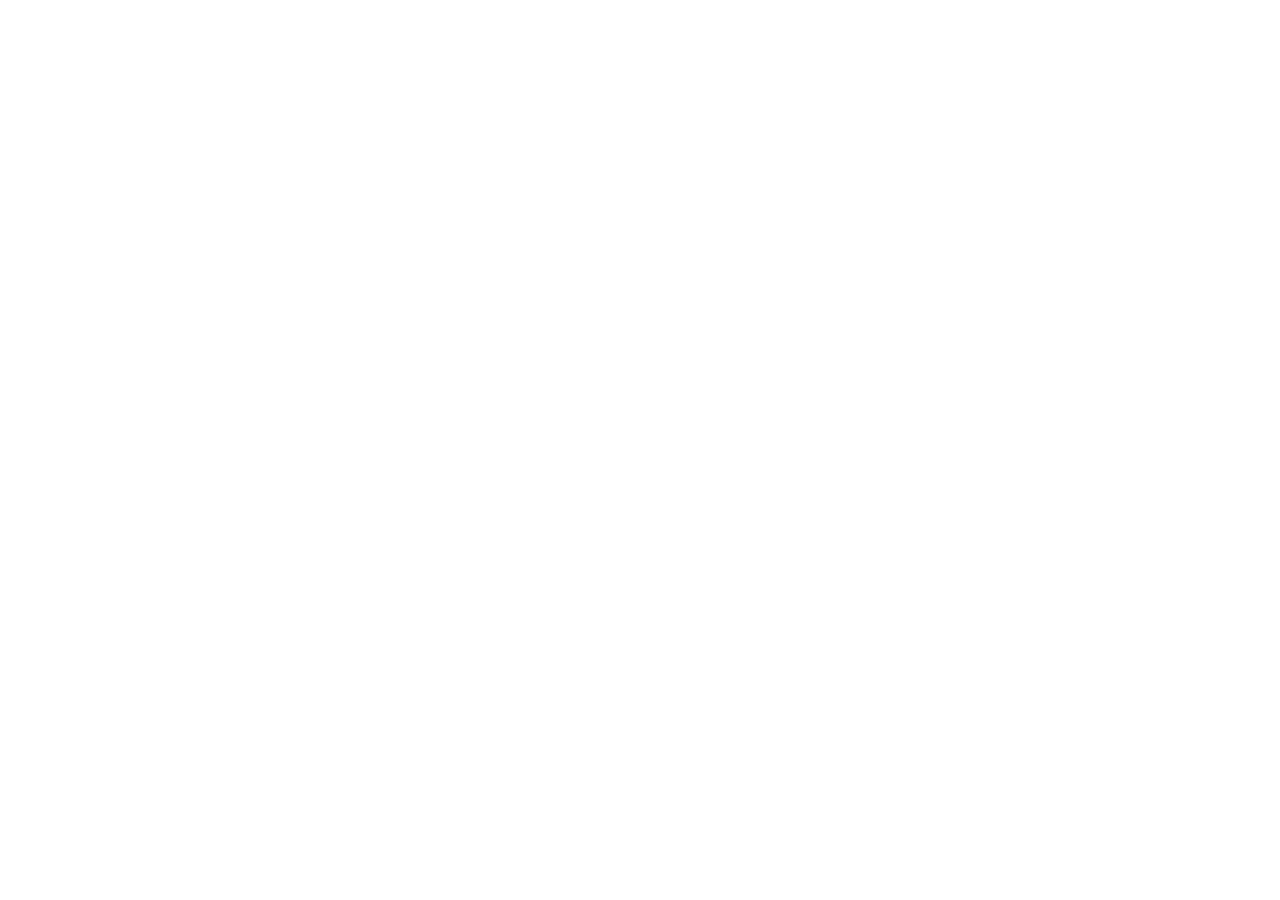
==== docs/index.html @ a2b1eedc "第一次更新" ====
<!DOCTYPE html>
<html lang="en">
<head>
  <meta charset="UTF-8">
  <title>Document</title>
  <meta http-equiv="X-UA-Compatible" content="IE=edge,chrome=1" />
  <meta name="description" content="Description">
  <meta name="viewport" content="width=device-width, initial-scale=1.0, minimum-scale=1.0">
  <link rel="stylesheet" href="//cdn.jsdelivr.net/npm/docsify@4/lib/themes/vue.css">
</head>
<body>
  <div id="app"></div>
  <script>
    window.$docsify = {
      name: '',
      repo: ''
    }
  </script>
  <!-- Docsify v4 -->
  <script src="//cdn.jsdelivr.net/npm/docsify@4"></script>
</body>
</html>
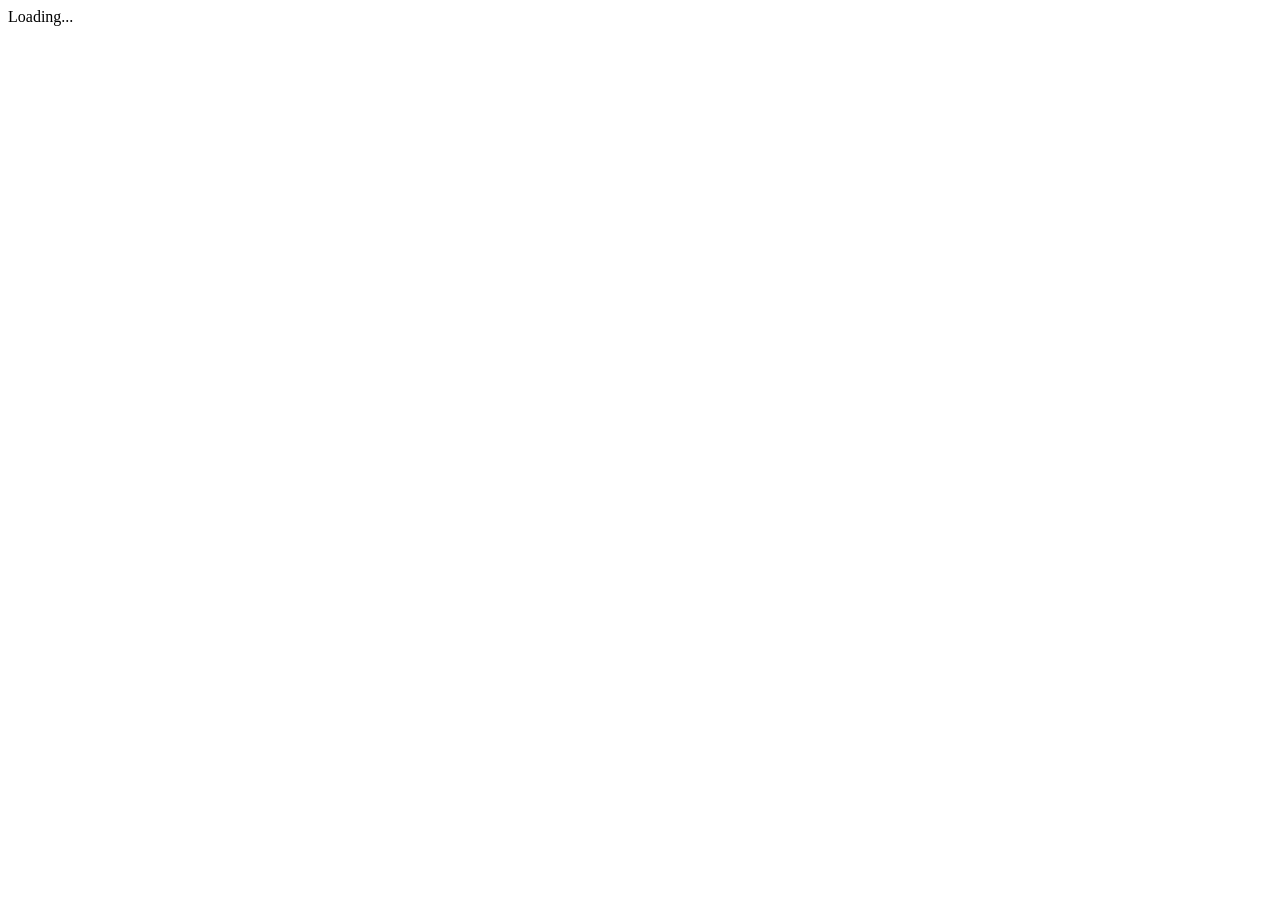
==== commit e47cc939: "update 12.14" ====
--- a/docs/index.html
+++ b/docs/index.html
@@ -9,11 +9,11 @@
   <link rel="stylesheet" href="//cdn.jsdelivr.net/npm/docsify@4/lib/themes/vue.css">
 </head>
 <body>
-  <div id="app"></div>
+  <div id="app">Loading...</div>
   <script>
     window.$docsify = {
-      name: '',
-      repo: ''
+      homepage:
+	'https://raw.githubusercontent.com/xingguangcuican6666/xingguangcuican6666.github.com/main/docs/README.md',
     }
   </script>
   <!-- Docsify v4 -->
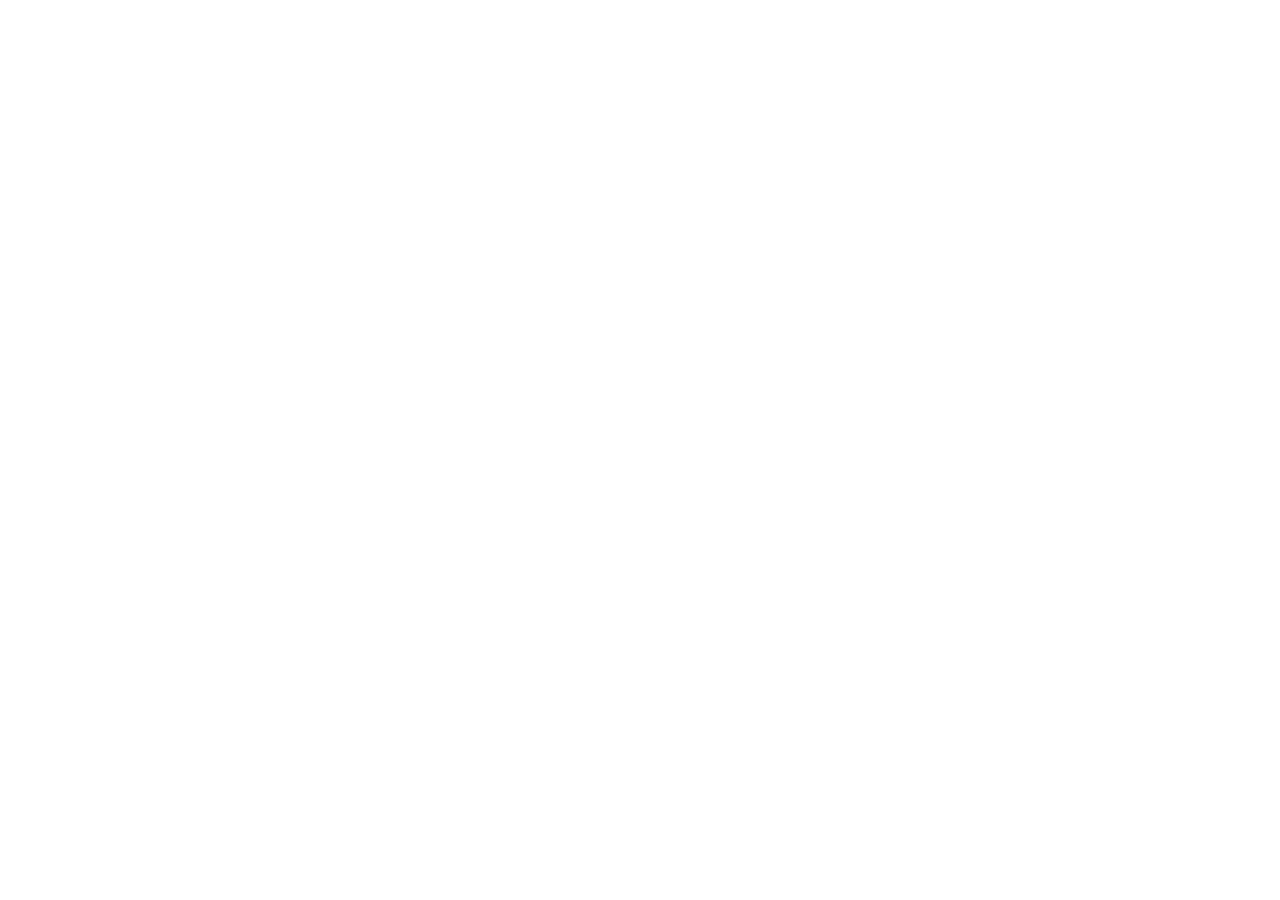
==== commit c1c7f1f4: "update to fix 12.14" ====
--- a/docs/index.html
+++ b/docs/index.html
@@ -2,14 +2,14 @@
 <html lang="en">
 <head>
   <meta charset="UTF-8">
-  <title>Document</title>
+  <title>Weplay Server</title>
   <meta http-equiv="X-UA-Compatible" content="IE=edge,chrome=1" />
   <meta name="description" content="Description">
   <meta name="viewport" content="width=device-width, initial-scale=1.0, minimum-scale=1.0">
   <link rel="stylesheet" href="//cdn.jsdelivr.net/npm/docsify@4/lib/themes/vue.css">
 </head>
 <body>
-  <div id="app">Loading...</div>
+  <div id="app"></div>
   <script>
     window.$docsify = {
       homepage:
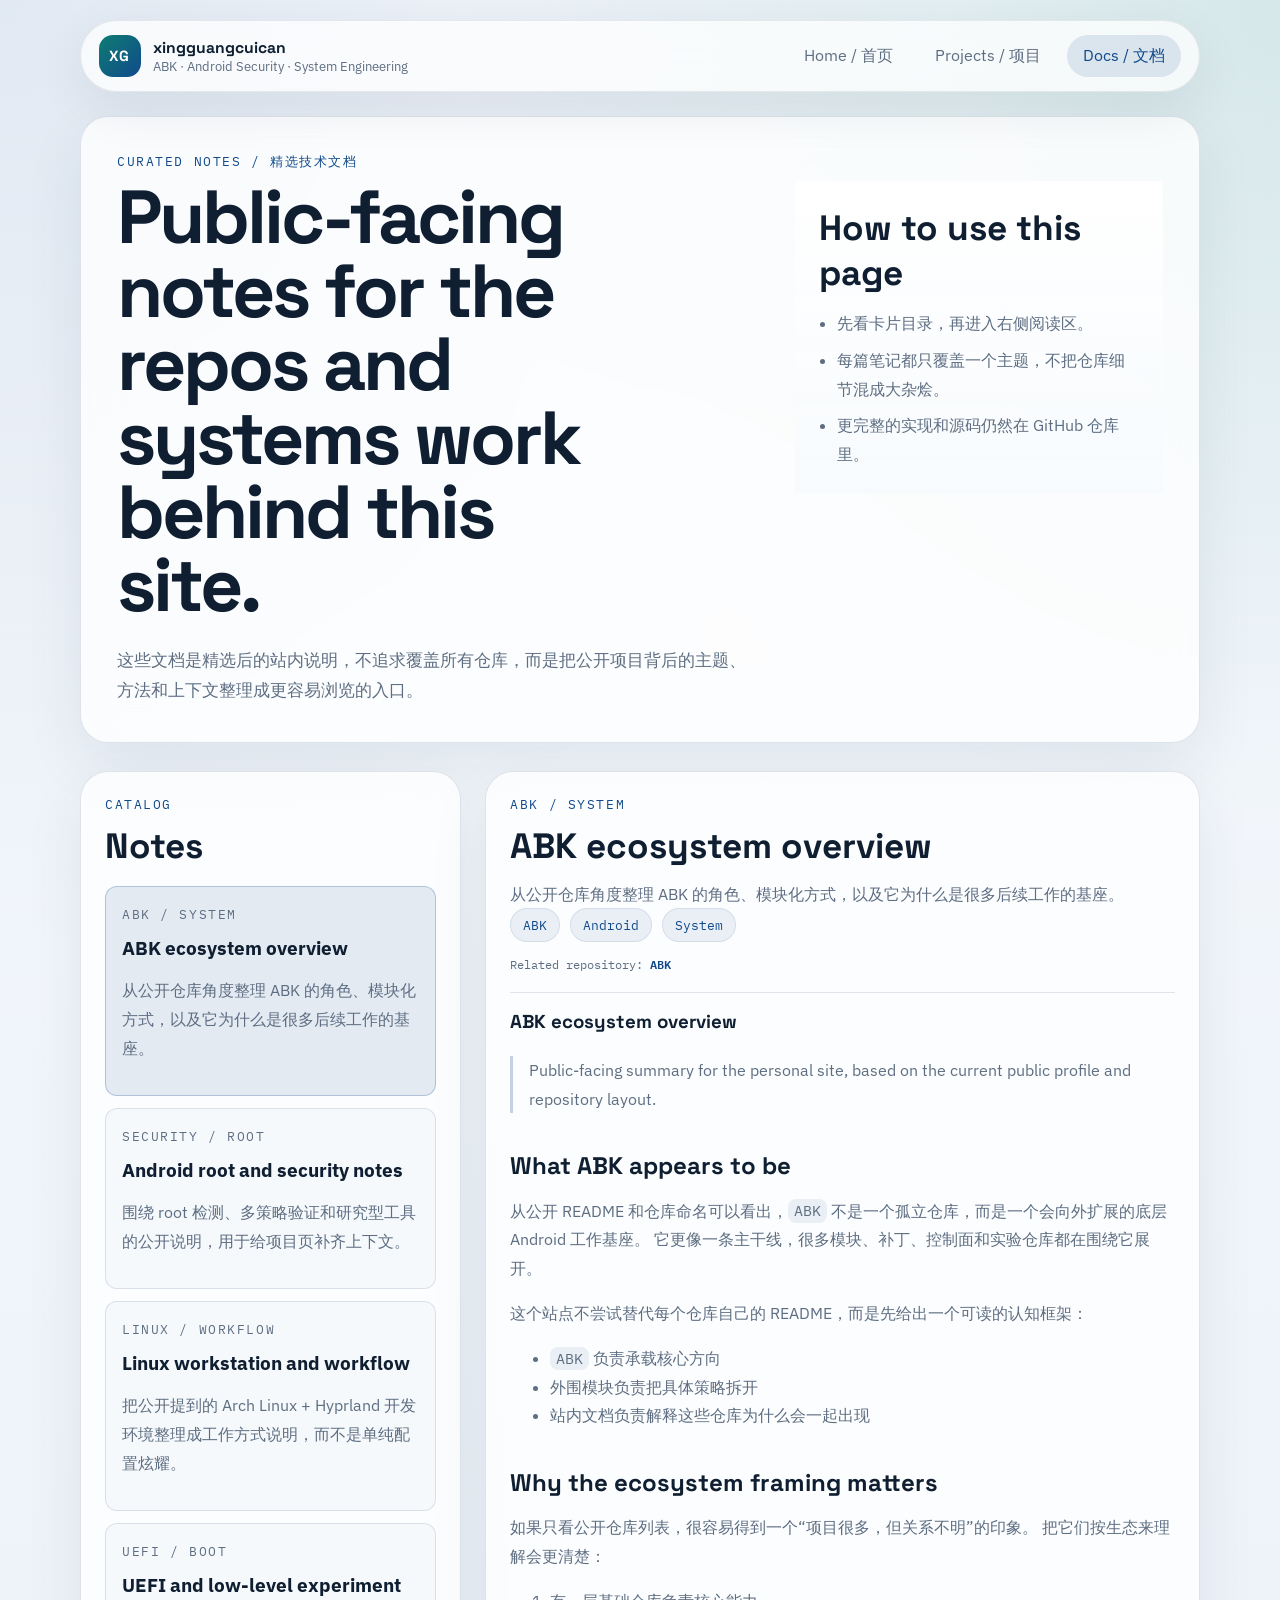
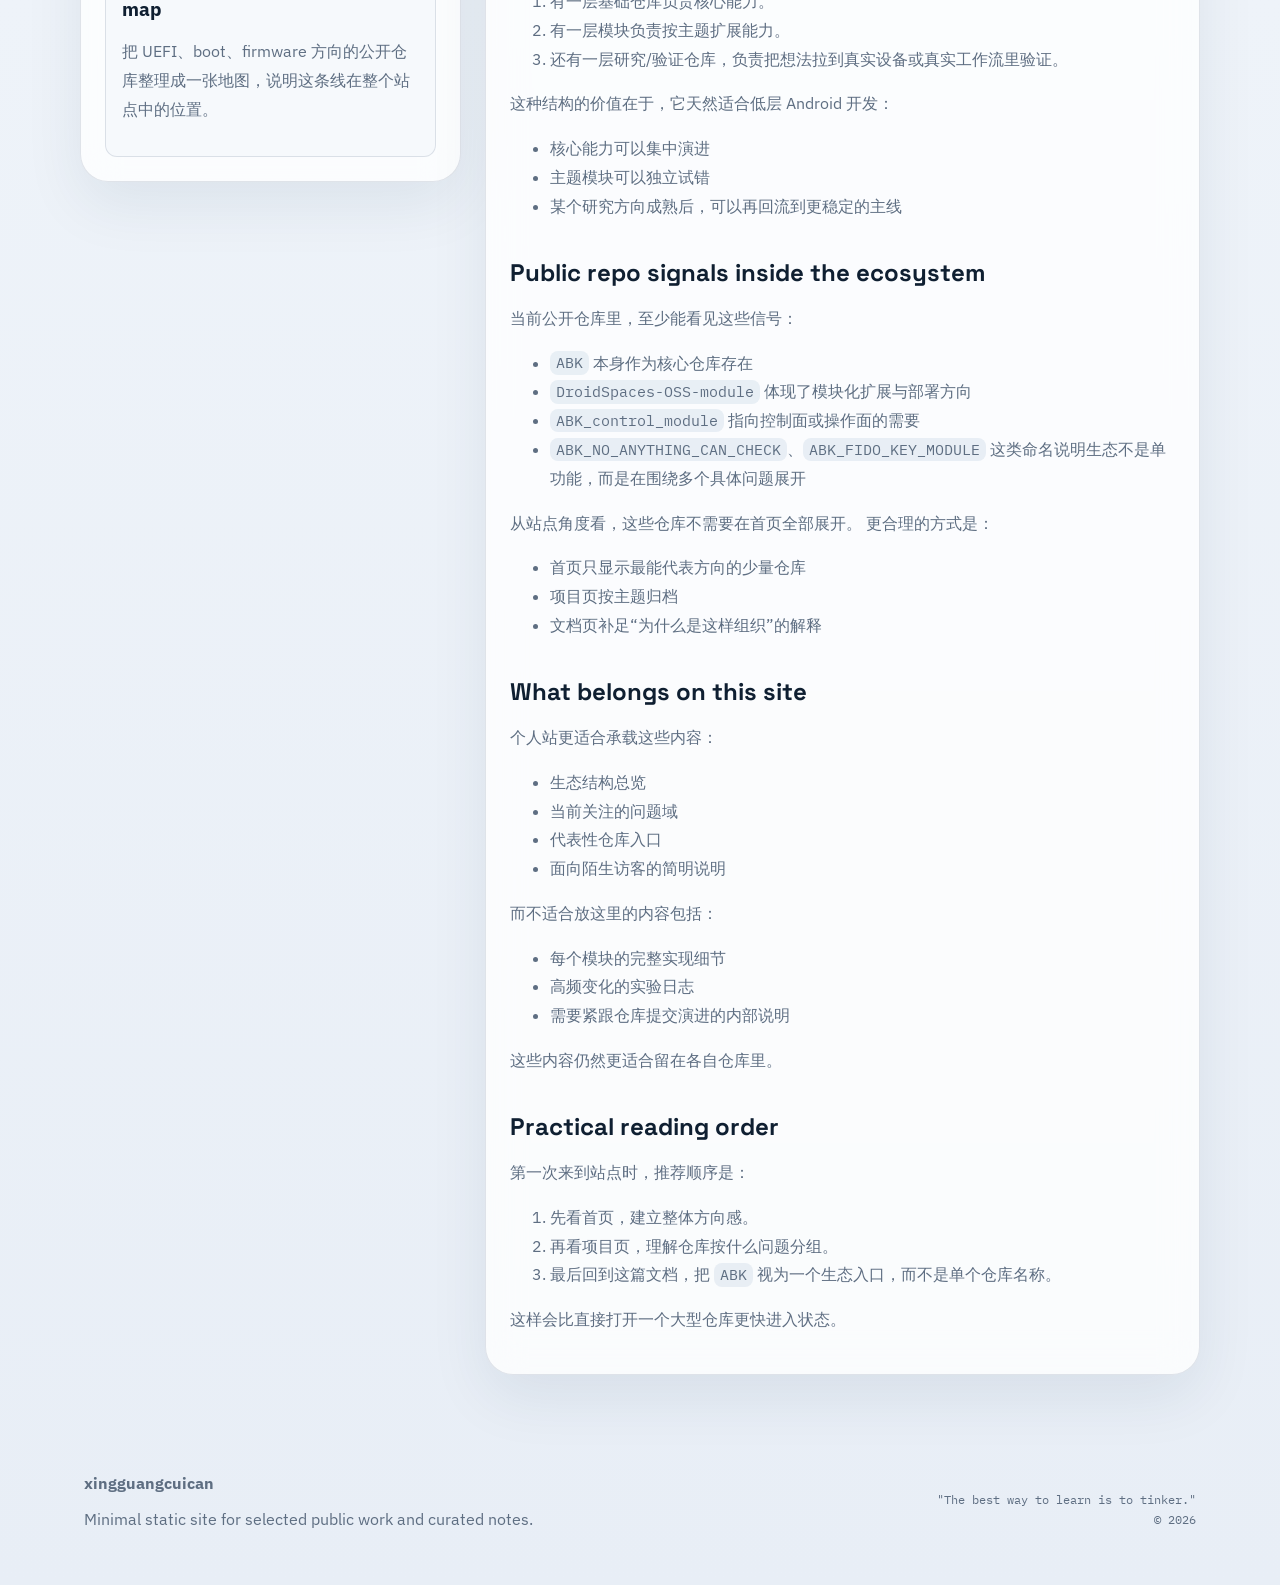
==== commit e946138e: "Rewrite site as personal introduction website" ====
--- a/docs/index.html
+++ b/docs/index.html
@@ -1,22 +1,65 @@
 <!DOCTYPE html>
-<html lang="en">
+<html lang="zh-CN" data-root="../">
 <head>
   <meta charset="UTF-8">
-  <title>Weplay Server</title>
-  <meta http-equiv="X-UA-Compatible" content="IE=edge,chrome=1" />
-  <meta name="description" content="Description">
-  <meta name="viewport" content="width=device-width, initial-scale=1.0, minimum-scale=1.0">
-  <link rel="stylesheet" href="//cdn.jsdelivr.net/npm/docsify@4/lib/themes/vue.css">
+  <meta name="viewport" content="width=device-width, initial-scale=1.0">
+  <meta name="description" content="Curated technical notes from xingguangcuican covering ABK, Android security, Linux workflow, and low-level experiments.">
+  <title>Docs | xingguangcuican</title>
+  <link rel="icon" href="../assets/favicon.svg" type="image/svg+xml">
+  <link rel="preconnect" href="https://fonts.googleapis.com">
+  <link rel="preconnect" href="https://fonts.gstatic.com" crossorigin>
+  <link href="https://fonts.googleapis.com/css2?family=IBM+Plex+Mono:wght@400;500&family=IBM+Plex+Sans:wght@400;500;600&family=Space+Grotesk:wght@500;700&display=swap" rel="stylesheet">
+  <link rel="stylesheet" href="../assets/main.css">
 </head>
-<body>
-  <div id="app"></div>
-  <script>
-    window.$docsify = {
-      homepage:
-	'https://raw.githubusercontent.com/xingguangcuican6666/xingguangcuican6666.github.com/main/docs/README.md',
-    }
-  </script>
-  <!-- Docsify v4 -->
-  <script src="//cdn.jsdelivr.net/npm/docsify@4"></script>
+<body data-page="docs">
+  <div class="site-shell">
+    <header id="site-header"></header>
+    <main class="page-main">
+      <section class="page-hero panel">
+        <p class="section-kicker">Curated notes / 精选技术文档</p>
+        <div class="page-hero-copy">
+          <div>
+            <h1>Public-facing notes for the repos and systems work behind this site.</h1>
+            <p class="lead">
+              这些文档是精选后的站内说明，不追求覆盖所有仓库，而是把公开项目背后的主题、
+              方法和上下文整理成更容易浏览的入口。
+            </p>
+          </div>
+          <div class="hero-sidecard">
+            <h2>How to use this page</h2>
+            <ul class="plain-list" id="docs-guide"></ul>
+          </div>
+        </div>
+      </section>
+
+      <section class="section docs-layout">
+        <aside class="docs-sidebar panel">
+          <div class="section-heading">
+            <div>
+              <p class="section-kicker">Catalog</p>
+              <h2>Notes</h2>
+            </div>
+          </div>
+          <div id="docs-catalog" class="docs-catalog"></div>
+        </aside>
+
+        <article class="doc-viewer panel">
+          <div class="doc-header">
+            <p class="section-kicker" id="doc-kicker">Loading</p>
+            <h2 id="doc-title">Loading document...</h2>
+            <p class="doc-summary" id="doc-summary"></p>
+            <div class="chip-row" id="doc-tags"></div>
+            <p class="doc-related" id="doc-related"></p>
+          </div>
+          <div class="markdown-body" id="doc-content">
+            <p class="muted">Loading document...</p>
+          </div>
+        </article>
+      </section>
+    </main>
+    <footer id="site-footer"></footer>
+  </div>
+
+  <script type="module" src="../assets/docs.js"></script>
 </body>
 </html>
--- a/assets/main.css
+++ b/assets/main.css
@@ -0,0 +1,644 @@
+:root {
+  --bg: #eef3f9;
+  --surface: rgba(255, 255, 255, 0.78);
+  --surface-strong: #ffffff;
+  --surface-soft: #f6f9fc;
+  --text: #0f1f31;
+  --muted: #5e6e82;
+  --accent: #0e7c73;
+  --accent-strong: #114a8b;
+  --accent-soft: rgba(14, 124, 115, 0.12);
+  --border: rgba(17, 47, 84, 0.12);
+  --shadow: 0 22px 60px rgba(17, 45, 79, 0.08);
+  --radius-lg: 28px;
+  --radius-md: 18px;
+  --radius-sm: 12px;
+  --content-width: min(1120px, calc(100vw - 32px));
+}
+
+* {
+  box-sizing: border-box;
+}
+
+html {
+  scroll-behavior: smooth;
+}
+
+body {
+  margin: 0;
+  font-family: "IBM Plex Sans", "Noto Sans CJK SC", "PingFang SC", "Microsoft YaHei", sans-serif;
+  color: var(--text);
+  background:
+    radial-gradient(circle at top left, rgba(17, 74, 139, 0.09), transparent 28%),
+    radial-gradient(circle at top right, rgba(14, 124, 115, 0.14), transparent 24%),
+    linear-gradient(180deg, #f6f9fd 0%, #eef3f9 50%, #e8eef6 100%);
+  min-height: 100vh;
+}
+
+body::before {
+  content: "";
+  position: fixed;
+  inset: 0;
+  pointer-events: none;
+  background-image:
+    linear-gradient(rgba(255, 255, 255, 0.18) 1px, transparent 1px),
+    linear-gradient(90deg, rgba(255, 255, 255, 0.18) 1px, transparent 1px);
+  background-size: 28px 28px;
+  mask-image: linear-gradient(180deg, rgba(0, 0, 0, 0.2), transparent 75%);
+}
+
+a {
+  color: inherit;
+}
+
+img {
+  max-width: 100%;
+}
+
+.site-shell {
+  position: relative;
+}
+
+.page-main,
+#site-header,
+#site-footer {
+  width: var(--content-width);
+  margin: 0 auto;
+}
+
+.page-main {
+  padding: 24px 0 72px;
+}
+
+.panel {
+  background: var(--surface);
+  border: 1px solid var(--border);
+  border-radius: var(--radius-lg);
+  box-shadow: var(--shadow);
+  backdrop-filter: blur(18px);
+}
+
+.site-header {
+  position: sticky;
+  top: 0;
+  z-index: 40;
+  padding-top: 20px;
+}
+
+.site-header-inner {
+  display: flex;
+  align-items: center;
+  justify-content: space-between;
+  gap: 20px;
+  padding: 14px 18px;
+  background: rgba(255, 255, 255, 0.72);
+  border: 1px solid rgba(17, 47, 84, 0.09);
+  border-radius: 999px;
+  backdrop-filter: blur(18px);
+  box-shadow: 0 16px 50px rgba(16, 35, 58, 0.08);
+}
+
+.brand {
+  display: inline-flex;
+  align-items: center;
+  gap: 12px;
+  text-decoration: none;
+  min-width: 0;
+}
+
+.brand-mark {
+  display: inline-grid;
+  place-items: center;
+  width: 42px;
+  height: 42px;
+  border-radius: 14px;
+  background: linear-gradient(135deg, var(--accent) 0%, var(--accent-strong) 100%);
+  color: #fff;
+  font-family: "Space Grotesk", sans-serif;
+  font-size: 0.92rem;
+  font-weight: 700;
+  letter-spacing: 0.08em;
+  text-transform: uppercase;
+}
+
+.brand-copy {
+  min-width: 0;
+}
+
+.brand-copy strong,
+.hero-copy h1,
+.section-heading h2,
+.page-hero-copy h1,
+.hero-sidecard h2,
+.doc-header h2,
+.not-found-panel h1 {
+  font-family: "Space Grotesk", "IBM Plex Sans", sans-serif;
+}
+
+.brand-copy strong {
+  display: block;
+  font-size: 0.98rem;
+}
+
+.brand-copy span {
+  display: block;
+  color: var(--muted);
+  font-size: 0.82rem;
+}
+
+.nav {
+  display: flex;
+  flex-wrap: wrap;
+  gap: 10px;
+}
+
+.nav-link {
+  display: inline-flex;
+  align-items: center;
+  justify-content: center;
+  padding: 10px 16px;
+  border-radius: 999px;
+  text-decoration: none;
+  color: var(--muted);
+  transition: background-color 180ms ease, color 180ms ease, transform 180ms ease;
+}
+
+.nav-link:hover,
+.nav-link:focus-visible {
+  color: var(--text);
+  background: rgba(17, 74, 139, 0.07);
+  transform: translateY(-1px);
+}
+
+.nav-link.is-active {
+  color: var(--accent-strong);
+  background: rgba(17, 74, 139, 0.12);
+}
+
+.hero,
+.page-hero {
+  padding: 36px;
+}
+
+.hero-layout,
+.page-hero-copy,
+.docs-layout {
+  display: grid;
+  gap: 24px;
+}
+
+.hero-layout,
+.page-hero-copy {
+  grid-template-columns: minmax(0, 1.6fr) minmax(280px, 0.9fr);
+  align-items: start;
+}
+
+.hero-copy h1,
+.page-hero-copy h1 {
+  margin: 0;
+  font-size: clamp(2.3rem, 6vw, 4.7rem);
+  line-height: 0.98;
+  letter-spacing: -0.04em;
+  max-width: 10ch;
+}
+
+.lead {
+  max-width: 64ch;
+  margin: 22px 0 0;
+  color: var(--muted);
+  font-size: 1.05rem;
+  line-height: 1.8;
+}
+
+.hero-actions {
+  display: flex;
+  flex-wrap: wrap;
+  gap: 12px;
+  margin-top: 28px;
+}
+
+.button,
+.text-link {
+  transition: transform 180ms ease, box-shadow 180ms ease, background-color 180ms ease;
+}
+
+.button {
+  display: inline-flex;
+  align-items: center;
+  justify-content: center;
+  min-height: 46px;
+  padding: 0 20px;
+  border-radius: 999px;
+  text-decoration: none;
+  font-weight: 600;
+}
+
+.button:hover,
+.button:focus-visible,
+.text-link:hover,
+.text-link:focus-visible {
+  transform: translateY(-1px);
+}
+
+.button.primary {
+  background: linear-gradient(135deg, var(--accent) 0%, var(--accent-strong) 100%);
+  color: #fff;
+  box-shadow: 0 14px 30px rgba(17, 74, 139, 0.24);
+}
+
+.button.secondary {
+  background: rgba(255, 255, 255, 0.84);
+  color: var(--text);
+  border: 1px solid var(--border);
+}
+
+.section {
+  margin-top: 28px;
+}
+
+.section-heading {
+  display: flex;
+  align-items: end;
+  justify-content: space-between;
+  gap: 12px;
+  margin-bottom: 18px;
+}
+
+.section-kicker,
+.meta-line,
+.card .category,
+.doc-pill,
+.profile-note,
+.footer-meta,
+.doc-related,
+.quote-panel span {
+  font-family: "IBM Plex Mono", monospace;
+}
+
+.section-kicker,
+.meta-line {
+  margin: 0 0 10px;
+  color: var(--accent-strong);
+  font-size: 0.82rem;
+  letter-spacing: 0.12em;
+  text-transform: uppercase;
+}
+
+.section-heading h2,
+.hero-sidecard h2,
+.doc-header h2,
+.not-found-panel h1 {
+  margin: 0;
+  font-size: clamp(1.6rem, 3vw, 2.2rem);
+}
+
+.hero-sidecard,
+.quote-panel,
+.docs-sidebar,
+.doc-viewer,
+.not-found-panel {
+  padding: 24px;
+}
+
+.hero-sidecard {
+  background: linear-gradient(180deg, rgba(255, 255, 255, 0.92), rgba(246, 250, 253, 0.82));
+}
+
+.chip-row,
+.repo-cloud {
+  display: flex;
+  flex-wrap: wrap;
+  gap: 10px;
+}
+
+.chip,
+.repo-chip,
+.doc-pill {
+  display: inline-flex;
+  align-items: center;
+  min-height: 34px;
+  padding: 0 12px;
+  border-radius: 999px;
+  font-size: 0.82rem;
+  color: var(--accent-strong);
+  background: rgba(17, 74, 139, 0.08);
+  border: 1px solid rgba(17, 74, 139, 0.1);
+}
+
+.hero .chip-row {
+  margin-top: 22px;
+}
+
+.plain-list {
+  margin: 14px 0 0;
+  padding-left: 18px;
+  color: var(--muted);
+  line-height: 1.8;
+}
+
+.plain-list li + li {
+  margin-top: 8px;
+}
+
+.card-grid {
+  display: grid;
+  grid-template-columns: repeat(12, minmax(0, 1fr));
+  gap: 18px;
+}
+
+.triptych > .card,
+.compact-grid > .card,
+.project-theme,
+.card {
+  grid-column: span 4;
+}
+
+.compact-grid > .card {
+  grid-column: span 4;
+}
+
+.card,
+.project-theme {
+  padding: 22px;
+  background: rgba(255, 255, 255, 0.82);
+  border: 1px solid var(--border);
+  border-radius: var(--radius-md);
+  box-shadow: 0 14px 40px rgba(16, 35, 58, 0.06);
+}
+
+.card h3,
+.project-theme h3,
+.docs-entry h3 {
+  margin: 10px 0 8px;
+  font-size: 1.18rem;
+}
+
+.card p,
+.project-theme p,
+.docs-entry p,
+.doc-summary,
+.markdown-body p,
+.markdown-body li {
+  color: var(--muted);
+  line-height: 1.8;
+}
+
+.card-footer,
+.profile-actions {
+  display: flex;
+  flex-wrap: wrap;
+  gap: 10px;
+  margin-top: 20px;
+}
+
+.text-link {
+  color: var(--accent-strong);
+  text-decoration: none;
+  font-weight: 600;
+}
+
+.card .category,
+.profile-note,
+.doc-related {
+  color: var(--muted);
+  font-size: 0.78rem;
+}
+
+.docs-layout {
+  grid-template-columns: minmax(280px, 0.8fr) minmax(0, 1.5fr);
+  align-items: start;
+}
+
+.docs-sidebar,
+.doc-viewer {
+  min-height: 560px;
+}
+
+.docs-catalog {
+  display: grid;
+  gap: 12px;
+}
+
+.docs-entry {
+  display: block;
+  padding: 16px;
+  border-radius: var(--radius-sm);
+  border: 1px solid var(--border);
+  text-decoration: none;
+  background: var(--surface-soft);
+  transition: border-color 180ms ease, transform 180ms ease, background-color 180ms ease;
+}
+
+.docs-entry:hover,
+.docs-entry:focus-visible {
+  transform: translateY(-1px);
+  border-color: rgba(17, 74, 139, 0.24);
+}
+
+.docs-entry.is-active {
+  background: rgba(17, 74, 139, 0.1);
+  border-color: rgba(17, 74, 139, 0.25);
+}
+
+.doc-header {
+  border-bottom: 1px solid var(--border);
+  padding-bottom: 18px;
+  margin-bottom: 18px;
+}
+
+.doc-summary,
+.doc-related {
+  margin: 12px 0 0;
+}
+
+.markdown-body {
+  color: var(--text);
+}
+
+.markdown-body > :first-child {
+  margin-top: 0;
+}
+
+.markdown-body h1,
+.markdown-body h2,
+.markdown-body h3 {
+  margin-top: 1.6em;
+  margin-bottom: 0.55em;
+  font-family: "Space Grotesk", "IBM Plex Sans", sans-serif;
+  line-height: 1.2;
+}
+
+.markdown-body code {
+  padding: 0.15em 0.4em;
+  border-radius: 8px;
+  background: rgba(17, 74, 139, 0.08);
+  font-family: "IBM Plex Mono", monospace;
+  font-size: 0.92em;
+}
+
+.markdown-body pre {
+  overflow-x: auto;
+  padding: 18px;
+  border-radius: var(--radius-sm);
+  background: #10243a;
+  color: #eff7ff;
+}
+
+.markdown-body pre code {
+  background: transparent;
+  padding: 0;
+  color: inherit;
+}
+
+.markdown-body blockquote {
+  margin: 22px 0;
+  padding-left: 16px;
+  border-left: 3px solid rgba(17, 74, 139, 0.24);
+}
+
+.quote-panel p {
+  margin: 0;
+  font-size: clamp(1.4rem, 2.7vw, 2.1rem);
+  line-height: 1.4;
+}
+
+.quote-panel span {
+  display: inline-block;
+  margin-top: 10px;
+  color: var(--muted);
+}
+
+.repo-cloud {
+  gap: 12px;
+}
+
+.repo-cloud.panel {
+  padding: 22px;
+}
+
+.repo-chip {
+  text-decoration: none;
+  background: rgba(255, 255, 255, 0.86);
+}
+
+.repo-chip:hover,
+.repo-chip:focus-visible {
+  background: rgba(17, 74, 139, 0.1);
+}
+
+.profile-card.is-textonly {
+  background: linear-gradient(180deg, rgba(255, 255, 255, 0.82), rgba(244, 248, 252, 0.82));
+}
+
+.footer {
+  padding: 8px 0 40px;
+}
+
+.footer-inner {
+  display: flex;
+  align-items: center;
+  justify-content: space-between;
+  gap: 16px;
+  padding: 18px 4px 0;
+  color: var(--muted);
+}
+
+.footer-meta {
+  display: flex;
+  flex-direction: column;
+  gap: 4px;
+  align-items: flex-end;
+  font-size: 0.78rem;
+}
+
+.muted {
+  color: var(--muted);
+}
+
+.project-group + .project-group {
+  margin-top: 28px;
+}
+
+.not-found-panel {
+  text-align: center;
+  padding: 48px 28px;
+}
+
+.not-found-panel .hero-actions {
+  justify-content: center;
+}
+
+:focus-visible {
+  outline: 2px solid rgba(17, 74, 139, 0.36);
+  outline-offset: 3px;
+}
+
+@media (max-width: 1024px) {
+  .triptych > .card,
+  .compact-grid > .card,
+  .project-theme,
+  .card {
+    grid-column: span 6;
+  }
+
+  .docs-layout,
+  .hero-layout,
+  .page-hero-copy {
+    grid-template-columns: 1fr;
+  }
+}
+
+@media (max-width: 720px) {
+  .page-main,
+  #site-header,
+  #site-footer {
+    width: min(100vw - 20px, 1120px);
+  }
+
+  .site-header-inner,
+  .hero,
+  .page-hero,
+  .hero-sidecard,
+  .docs-sidebar,
+  .doc-viewer,
+  .quote-panel,
+  .card,
+  .project-theme {
+    padding: 18px;
+  }
+
+  .site-header-inner,
+  .footer-inner,
+  .section-heading {
+    flex-direction: column;
+    align-items: flex-start;
+  }
+
+  .footer-meta {
+    align-items: flex-start;
+  }
+
+  .nav {
+    width: 100%;
+  }
+
+  .nav-link {
+    flex: 1 1 auto;
+  }
+
+  .hero-copy h1,
+  .page-hero-copy h1 {
+    max-width: none;
+  }
+
+  .triptych > .card,
+  .compact-grid > .card,
+  .project-theme,
+  .card {
+    grid-column: span 12;
+  }
+
+  .button {
+    width: 100%;
+  }
+}
